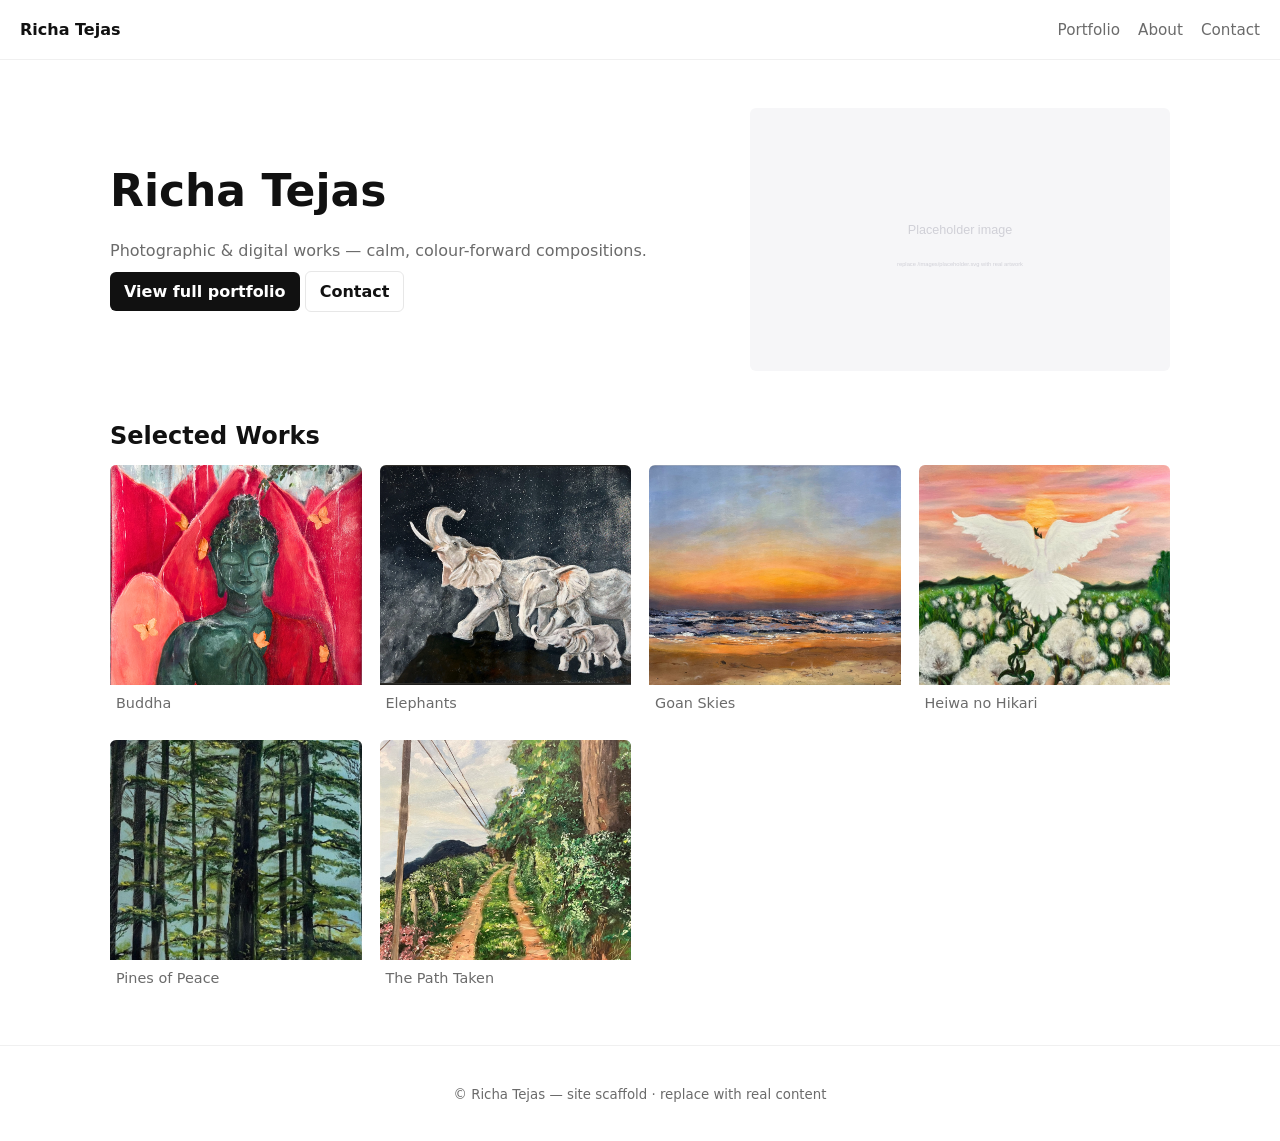
==== index.html @ 3410aef5 "Remove sample: sky-series placeholder and metadata" ====
<!doctype html>
<html lang="en">
  <head>
    <meta charset="utf-8" />
    <meta name="viewport" content="width=device-width,initial-scale=1" />
    <title>Richa Tejas — Happily Hued</title>
    <meta name="description" content="Online portfolio for Richa Tejas — selected works, bio, and contact." />
    <meta property="og:title" content="Richa Tejas — Happily Hued" />
    <meta property="og:description" content="Selected works from Richa Tejas — art portfolio." />
    <link rel="stylesheet" href="/style.css">
    <link rel="icon" href="/favicon.ico">
  </head>
  <body>
    <header class="site-header">
      <nav class="nav">
        <a class="brand" href="/">Richa Tejas</a>
        <ul class="nav-links">
          <li><a href="/portfolio.html">Portfolio</a></li>
          <li><a href="/about.html">About</a></li>
          <li><a href="#contact">Contact</a></li>
        </ul>
      </nav>
    </header>

    <main class="container">
      <section class="hero">
        <div class="hero-text">
          <h1>Richa Tejas</h1>
          <p class="lead">Photographic & digital works — calm, colour-forward compositions.</p>
          <p class="ctas"><a class="btn" href="/portfolio.html">View full portfolio</a> <a class="btn ghost" href="#contact">Contact</a></p>
        </div>
        <div class="hero-image">
          <a href="/portfolio.html"><img src="/images/placeholder.svg" alt="Feature artwork" loading="eager"></a>
        </div>
      </section>

      <section class="selected">
        <h2>Selected Works</h2>
        <div class="grid">
          <a class="card" href="/works/buddha.html">
            <img src="/images/buddha.png" alt="Buddha" loading="lazy">
            <div class="caption">Buddha</div>
          </a>
          <a class="card" href="/works/elephants.html">
            <img src="/images/elephants.jpg" alt="Elephants" loading="lazy">
            <div class="caption">Elephants</div>
          </a>
          <a class="card" href="/works/goan-skies.html">
            <img src="/images/goan-skies.jpg" alt="Goan Skies" loading="lazy">
            <div class="caption">Goan Skies</div>
          </a>
          <a class="card" href="/works/heiwa-no-hikari.html">
            <img src="/images/heiwa-no-hikari.png" alt="Heiwa no Hikari" loading="lazy">
            <div class="caption">Heiwa no Hikari</div>
          </a>
          <a class="card" href="/works/pines-of-peace.html">
            <img src="/images/pines-of-peace.jpg" alt="Pines of Peace" loading="lazy">
            <div class="caption">Pines of Peace</div>
          </a>
          <a class="card" href="/works/the-path-taken.html">
            <img src="/images/the-path-taken.jpg" alt="The Path Taken" loading="lazy">
            <div class="caption">The Path Taken</div>
          </a>
        </div>
      </section>

    </main>

    <footer class="site-footer">
      <small>© Richa Tejas — site scaffold · replace with real content</small>
    </footer>
  </body>
</html>
---- style.css ----
:root{--bg:#ffffff;--text:#111111;--muted:#6b6b6b;--accent:#111111;--gap:28px;--max:1100px}
*{box-sizing:border-box}html,body{height:100%}body{font-family:Inter,ui-sans-serif,system-ui,-apple-system,Segoe UI,Roboto,"Helvetica Neue",Arial;line-height:1.45;color:var(--text);background:var(--bg);margin:0}
.container{max-width:var(--max);margin:48px auto;padding:0 20px}
.site-header{border-bottom:1px solid #f0f0f0;background:transparent}
.nav{display:flex;align-items:center;justify-content:space-between;gap:16px;padding:18px 20px}
.brand{font-weight:700;text-decoration:none;color:inherit}
.nav-links{list-style:none;margin:0;padding:0;display:flex;gap:18px}
.nav-links a{text-decoration:none;color:var(--muted);font-size:0.95rem}
.hero{display:grid;grid-template-columns:1fr 420px;gap:40px;align-items:center}
.hero h1{font-size:clamp(28px,6vw,44px);margin:0}
.lead{color:var(--muted);max-width:55ch}
.hero-image img{width:100%;height:auto;border-radius:6px;display:block}
.ctas{margin-top:18px}
.btn{background:#111;color:#fff;padding:10px 14px;border-radius:6px;text-decoration:none;font-weight:600}
.btn.ghost{background:transparent;color:var(--text);border:1px solid #e7e7e7}
.selected h2{margin-top:48px;margin-bottom:12px}
.grid{display:grid;grid-template-columns:repeat(auto-fit,minmax(200px,1fr));gap:18px}
.card{display:block;text-decoration:none;color:inherit;border-radius:6px;overflow:hidden}
.card img{width:100%;height:220px;object-fit:cover;display:block}
.caption{padding:8px 6px;font-size:0.9rem;color:var(--muted)}
.site-footer{padding:36px 20px;text-align:center;color:var(--muted);border-top:1px solid #f0f0f0;margin-top:48px}
@media(max-width:900px){.hero{grid-template-columns:1fr;row-gap:20px}.hero-image{order:-1}.card img{height:180px}}
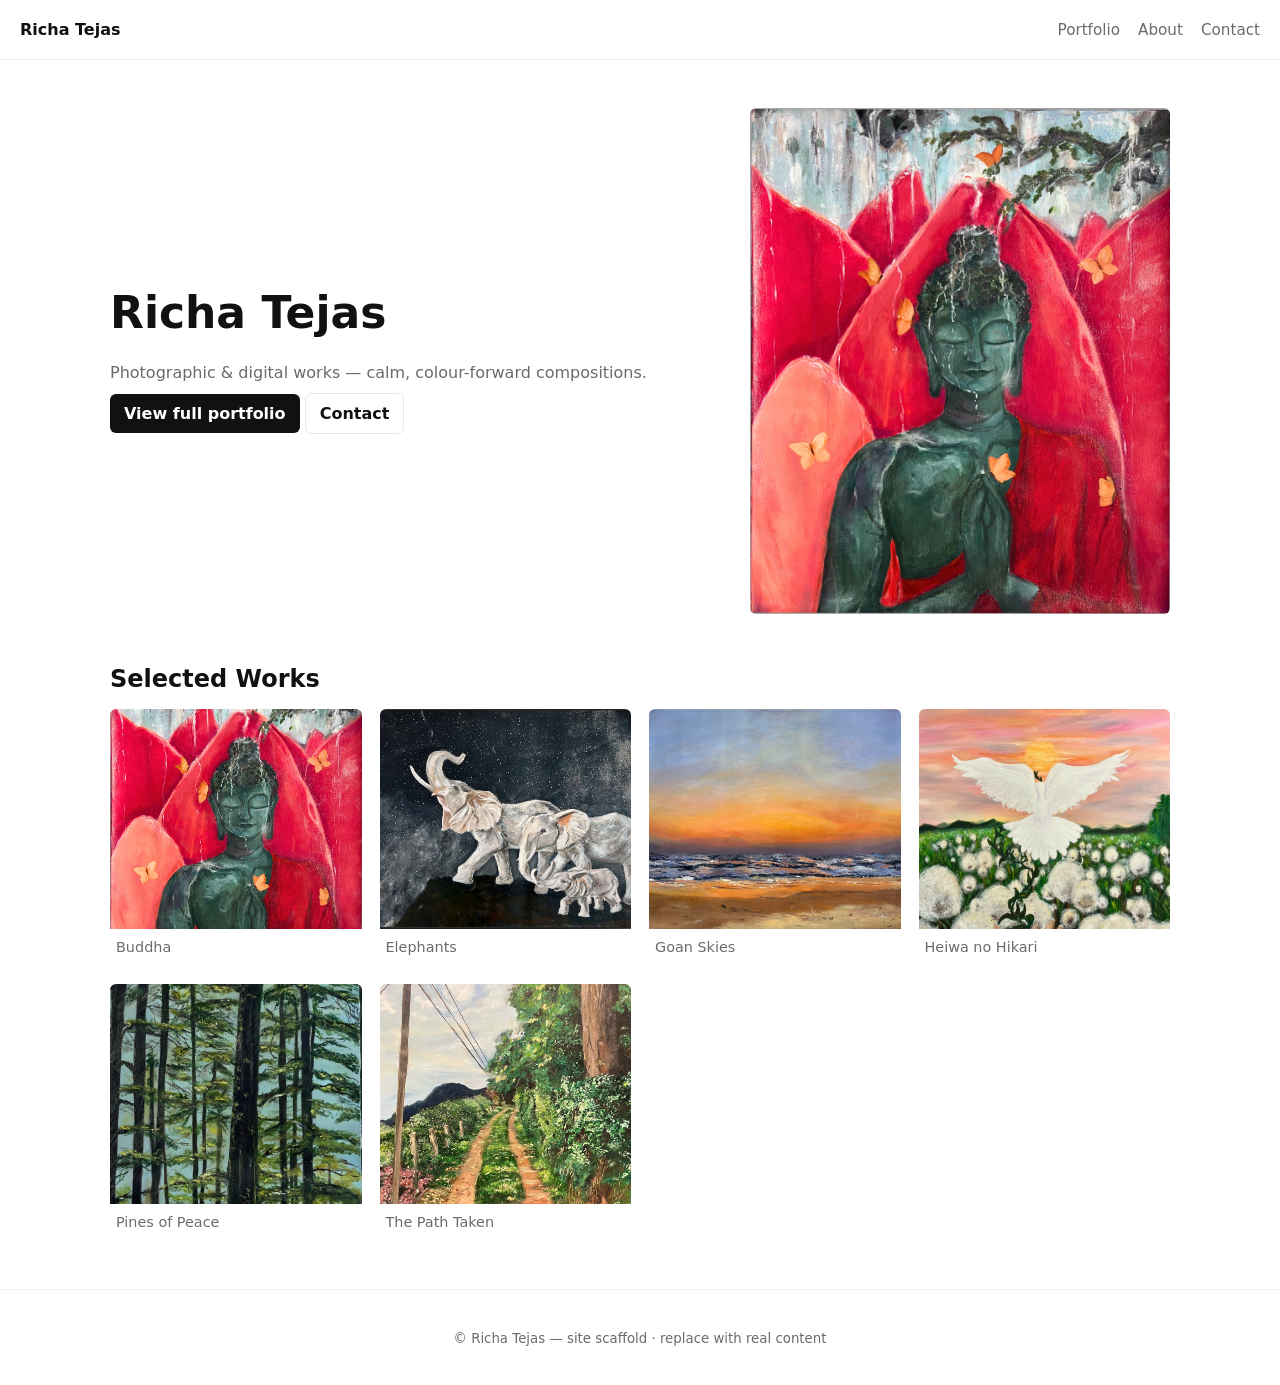
==== commit 2329d329: "Remove placeholder.svg and set hero to buddha.png" ====
--- a/index.html
+++ b/index.html
@@ -30,7 +30,7 @@
           <p class="ctas"><a class="btn" href="/portfolio.html">View full portfolio</a> <a class="btn ghost" href="#contact">Contact</a></p>
         </div>
         <div class="hero-image">
-          <a href="/portfolio.html"><img src="/images/placeholder.svg" alt="Feature artwork" loading="eager"></a>
+          <a href="/portfolio.html"><img src="/images/buddha.png" alt="Feature artwork — Buddha" loading="eager"></a>
         </div>
       </section>
 
